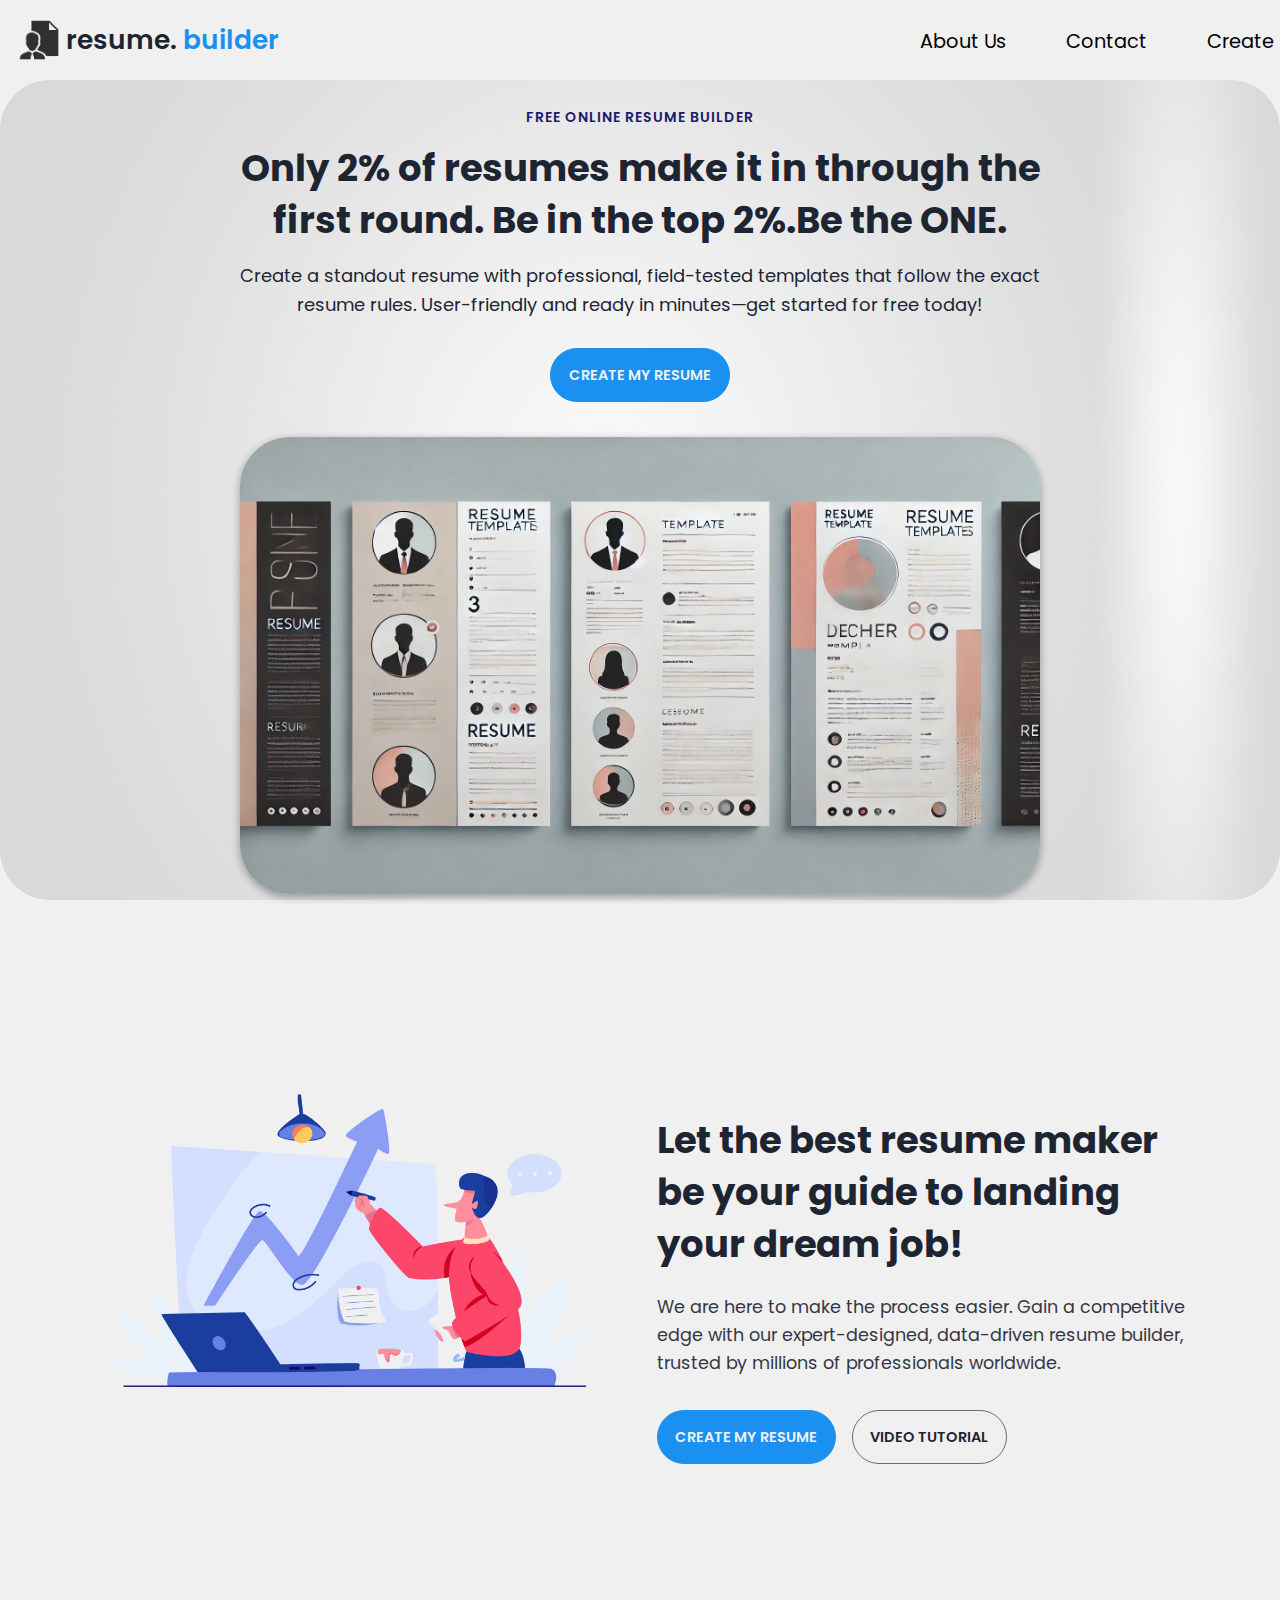
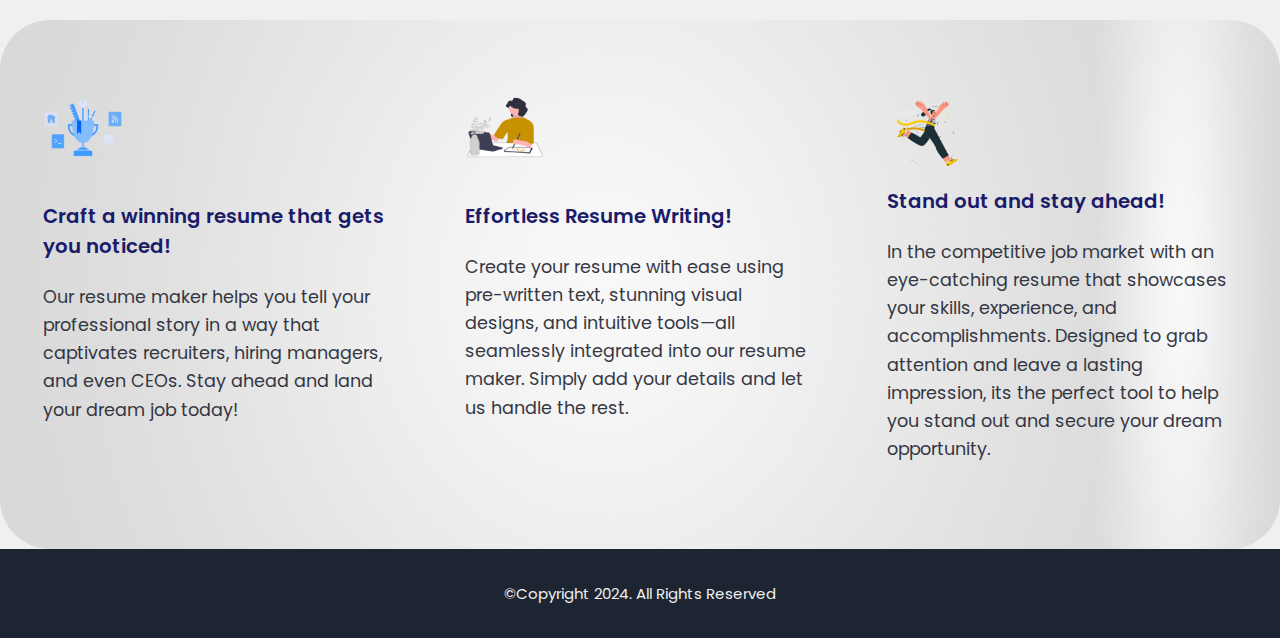
==== index.html @ 4a8fbc6c "Initial commit" ====
<!DOCTYPE html>
<html>

<head>
    <meta charset="utf-8">
    <meta http-equiv="X-UA-Compatible" content="IE=edge">
    <title>Resume Builder</title>
    <meta name="description" content="">
    <meta name="viewport" content="width=device-width, initial-scale=1">
    <link rel="stylesheet" href="main.css">
</head>

<body>
    <nav class="navbar bg-white">
        <div class="container">
            <div class="navbar-content">
                <div class="brand-and-toggler">
                    <a href="index.html" class="navbar-brand">
                        <img width="30" height="30" src="images/icons8-resume-101.png" alt="" class="navbar-brand-icon">
                        <span class="navbar-brand-text">resume. <span>builder </span>
                    </a>
                    <!-- <button type="button" class="navbar-toggler-btn"> -->
                    <div class="bars">
                        <ul>
                            <li><a href="about.html">About Us</a></li>
                            <li><a href="contact.html">Contact</a></li>
                            <li><a href="resume.html">Create</a></li>
                        </ul>
                    </div>
                    </button>
                </div>
            </div>
        </div>
    </nav>

    <header class="header bg-bright" id="header">
        <div class="container">
            <div class="header-content text-center">
                <h4 class="text-uppercase text-blue-dark fs-14 fw-6 ls-1"><br>Free online resume builder</h4>
                <h1 class="lg-title">Only 2% of resumes make it in through the first round. Be in the top 2%.Be the ONE.
                </h1>
                <p class="text-dark fs-18">Create a standout resume with professional, field-tested templates that
                    follow the exact resume rules. User-friendly and ready in minutes—get started for free today!</p>
                <a href="resume.html" class="btn btn-primary text-uppercase">create my resume</a>
                <img
                    src="images/DALL·E 2024-12-27 18.31.04 - A clean and professional vector image featuring three different resume templates displayed side by side. Each template has distinct layouts_ one with .webp">
            </div>
        </div>
    </header>

    <div class="section-one">
        <div class="container">
            <div class="section-one-content">
                <div class="section-one-l">
                    <img src="images/businessman_no_background.png">
                </div>
                <div class="section-one-r text-center">
                    <h2 class="lg-title">Let the best resume maker be your guide to landing your dream job!</h2>
                    <p class="text"> We are here to make the process easier. Gain a competitive edge with our
                        expert-designed, data-driven resume builder, trusted by millions of professionals worldwide.</p>
                    <div class="btn-group">
                        <a href="resume.html" class="btn btn-primary text-uppercase">create my resume</a>
                        <a href="https://www.youtube.com/watch?v=Tt08KmFfIYQ&ab_channel=JeffSu"
                            class="btn btn-secondary text-uppercase">video tutorial</a>
                    </div>
                </div>
            </div>
        </div>
    </div>

    <div class="section-two bg-bright">
        <div class="container">
            <div class="section-two-content">
                <div class="section-items">
                    <div class="section-item">
                        <div class="section-item-icon">
                            <img height="65px" width="80px"
                                src="images/kisspng-logo-brand-human-behavior-public-relations-amazon-alexa-5b5316ed1e1384.8682973815321720131232.png"
                                alt="">
                        </div>
                        <h5 class="section-item-title"><br>Craft a winning resume that gets you noticed! </h5>
                        <p class="text">Our resume maker helps you tell your professional story in a way that captivates
                            recruiters, hiring managers, and even CEOs. Stay ahead and land your dream job today!</p>
                    </div>

                    <div class="section-item">
                        <div class="section-item-icon">
                            <img src="images/transparent-woman-working-at-desk-laptop-vase-of-flowers-penci-woman-working-at-desk-with-laptop-and-flowers654de77fcf7500.0718102516996043518498.png"
                                alt="">
                        </div>
                        <h5 class="section-item-title"><br>Effortless Resume Writing!</h5>
                        <p class="text">
                            Create your resume with ease using pre-written text, stunning visual designs, and intuitive
                            tools—all seamlessly integrated into our resume maker. Simply add your details and let us
                            handle the rest.</p>
                    </div>

                    <div class="section-item">
                        <div class="section-item-icon">
                            <img src="images/rb_7024.png" alt="">
                        </div>
                        <h5 class="section-item-title">Stand out and stay ahead!</h5>
                        <p class="text"> In the competitive job market with an eye-catching resume that showcases your
                            skills, experience, and accomplishments. Designed to grab attention and leave a lasting
                            impression, its the perfect tool to help you stand out and secure your dream opportunity.
                        </p>
                    </div>
                </div>
            </div>
        </div>
    </div>

    <footer class="footer bg-dark">
        <div class="container">
            <div class="footer-content text-center">
                <p class="fs-15">&copy;Copyright 2024. All Rights Reserved</p>
            </div>
        </div>
    </footer>

</body>

</html>
---- main.css ----
@import url('https://fonts.googleapis.com/css2?family=Manrope:wght@200;300;400;500;600;700;800&family=Poppins:ital,wght@0,100;0,200;0,300;0,400;0,500;0,600;0,700;0,800;0,900;1,100;1,200;1,300;1,400;1,500;1,600;1,700;1,800;1,900&display=swap');

:root{
    --clr-blue: #1A91F0;
    --clr-blue-mid: #1A91F0;
    --clr-blue-dark: #1A1C6A;
    --clr-white: #f0f0f0;
    --clr-bright: #dbdbdb;
    --clr-dark: #1e2532;
    --clr-black: #000;
    --clr-grey: #656e83;
    --clr-green: #1985de;
    --font-poppins: 'Poppins', sans-serif;
    --font-manrope: 'Manrope', sans-serif;;
    --transition: all 500ms ease-in-out;
}

*{
    padding: 0;
    margin: 0;
    box-sizing: border-box;
}

html{
    font-size: 11px;
}

body{
    font-size: 1.6rem;
    font-family: var(--font-poppins);
    background-color: #f0f0f0;
}

button{
    border: none;
    background-color: transparent;
    outline: 0;
    cursor: pointer;
    font-family: inherit;
}

img{
    width: 100%;
    display: block;
}

a{
    text-decoration: none;
}

/* fonts */
.font-poppins{font-family: var(--font-poppins);}
.font-manrope{font-family: var(--font-manrope);}

/* text colors */
.text-blue{color: var(--clr-blue);}
.text-blue-mid{color: var(--clr-blue-mid);}
.text-blue-dark{color: var(--clr-blue-dark);}
.text-bright{color: var(--clr-bright);}
.text-dark{color: var(--clr-dark);}
.text-grey{color: var(--clr-grey);}
.text-white{color: var(--clr-white);}

/* backgrounds */
.bg-blue{background-color: var(--clr-blue);}
.bg-blue-mid{background-color: var(--clr-blue-mid);}
.bg-blue-dark{background-color: var(--clr-blue-dark);}
/* .bg-bright{background-color: var(--clr-bright);} */
.bg-dark{background-color: var(--clr-dark);}
.bg-grey{background-color: var(--clr-grey);}
.bg-white{background-color: var(--clr-white);}
.bg-black{background-color: var(--clr-black);}
.bg-green{background-color: var(--clr-green);}

.text-center{ text-align: center;}
.text-left{text-align: left;}
.text-right{text-align: right;}
.text-uppercase{text-transform: uppercase;}
.text-lowercase{text-transform: lowercase;}
.text-capitalize{text-transform: capitalize;}
.text{
    color: var(--clr-dark);
    opacity: 0.9;
    margin: 2rem 0;
    line-height: 1.6;
    transition: transform 0.5s ease, box-shadow 0.5s ease;
}

.text:hover{
    transform: translateY(-8px);
    /* box-shadow: 0 9px 15px rgba(53, 53, 53, 0.15); */
}

.fw-2{font-weight: 200;}
.fw-3{font-weight: 300;}
.fw-4{font-weight: 400;}
.fw-5{font-weight: 500;}
.fw-6{font-weight: 600;}
.fw-7{font-weight: 700;}
.fw-8{font-weight: 800;}

.fs-13{font-size: 13px;}
.fs-14{font-size: 14px;}
.fs-15{font-size: 15px;}
.fs-16{font-size: 16px;}
.fs-17{font-size: 17px;}
.fs-18{font-size: 18px;}
.fs-19{font-size: 19px;}
.fs-20{font-size: 20px;}
.fs-21{font-size: 21px;}
.fs-22{font-size: 22px;}
.fs-23{font-size: 23px;}
.fs-24{font-size: 24px;}
.fs-25{font-size: 25px;}

.ls-1{letter-spacing: 1px;}
.ls-2{letter-spacing: 2px;}

.container{
    max-width: 1400px;
    margin: 0 auto;
    padding: 0 1.6rem;
}

/* bars button ///////////////////////////////////*/
 
.bars ul{
    list-style:none;
    display: flex;
    /* flex-direction: column; */
    justify-content: flex-end;
    align-items: center;
    height: 16.5px;
    width: 110%;
}

.bars li{
    border-radius: 50px;
    font-size: 110%;
    height: 80.5px;
    padding:27px 30px;
    /* color: #bd2929; */
    transition: transform 0.5s ease, box-shadow 0.5s ease;
}

.bars li:hover{
    transform: translateY(5px);
    /* box-shadow: 0 9px 15px rgba(53, 53, 53, 0.15); */
}

.bars li a{
color: black;
}

.bars li:hover{
    background-color: #e4e4e4;
}
/* .bars .bar{
    width: 100%;
    height: 2px;
    background-color: var(--clr-blue);
    transition: var(--transition);
} */

/* .bars:hover .bar{
    background-color: var(--clr-dark);
} */

/* buttons */
.btn{
    font-size: 14.5px;
    font-weight: 600;
    padding: 1.4rem 1.6rem;
    border-radius: 50px;
    display: inline-block;
}

.btn-primary{
    background-color: var(--clr-blue);
    color: var(--clr-white);
    border: 1px solid var(--clr-blue);
    transition: var(--transition);
}

.btn-primary:hover{
    background-color: transparent;
    color: var(--clr-dark);
    border-color: var(--clr-grey);
}

.btn-secondary{
    background-color: transparent;
    color: var(--clr-dark);
    border: 1px solid var(--clr-grey);
    transition: var(--transition);
}

.btn-secondary:hover{
    background-color: var(--clr-blue);
    color: var(--clr-white);
    border-color: var(--clr-blue);
}

.btn-group button:first-child, .btn-group a:first-child{
    margin-right: 1rem!important;
}

/* navbar part */
.navbar{
    height: 80px;
    padding: 0px;
    margin: 0px;
    display: flex;
    align-items:center;
    /* box-shadow: rgba(28, 19, 19, 0.08) 0px 3px 8px; */
}

.navbar .container{
    width: 100%;
}

.navbar-brand{
    display: flex;
    align-items: center;
    justify-content: flex-start;
    font-size: 2.4rem;
}
.navbar-brand-text{
    color: var(--clr-dark);
    font-weight: 600;
}
.navbar-brand-text span{
    color: var(--clr-blue);
}
.navbar-brand-icon{
    width: 42px;
    height:42px;
    margin-right: 6px;
    opacity: 0.8;
}
.brand-and-toggler{
    display: flex;
    align-items: center;
    justify-content: space-between;
}
.header{
    min-height: calc(100vh - 80px);
    display: flex;
    flex-direction: column;
    align-items: center;
    justify-content: center;
    border-radius: 50px;
    background-image: url('images/abstract-luxury-blur-grey-color-gradient-used-as-background-studio-wall-display-your-products.jpg');
    background-position: center;
    background-repeat: no-repeat;
    background-size: cover;
}
.header-content{
    max-width: 800px;
    margin-right: auto;
    margin-left: auto;
}
.header-content img{
    max-width: 800px;
    border-top-right-radius: 50px;
    border-top-left-radius: 50px;
    border-bottom-right-radius: 50px;
    border-bottom-left-radius: 50px;
    margin-top: 3.2rem;
    box-shadow: rgba(30, 24, 24, 0.38) 0px 3px 8px;
    transition: transform 0.5s ease, box-shadow 0.5s ease;
}

.header-content img:hover{
    transform: translateY(-8px);
    box-shadow: 0 9px 15px rgba(0, 0, 0, 0.15);
}

.lg-title{
    margin: 1.4rem 0;
    font-size: 37px;
    line-height: 1.4;
    color: var(--clr-dark);
    border-radius: 30px;
    transition: transform 0.5s ease, box-shadow 0.5s ease;
}

.lg-title:hover{
    transform: translateY(-8px);
    /* box-shadow: 0 9px 15px rgba(53, 53, 53, 0.15); */
}

.header-content p{
    margin-bottom: 2.6rem;
    line-height: 1.6;
    transition: transform 0.5s ease, box-shadow 0.5s ease;
}

.header-content p:hover{
    transform: translateY(-8px);
    /* box-shadow: 0 9px 15px rgba(53, 53, 53, 0.15); */
}



/* section one */
.section-one{
    padding: 64px 0;
    min-height: 80vh;
    display: flex;
    align-items: center;
    background-color: var(--clr-white);
    /* border-radius:50px; */

}
.section-one-l img{
    max-width: 545px;
    margin-right: auto;
    margin-left: auto;
    border-radius:50px;
    transition: transform 0.5s ease, box-shadow 0.5s ease;
}

.section-one-l img:hover{
    transform: translateY(-8px);
    /* box-shadow: 0 9px 15px rgba(0, 0, 0, 0.15); */
}

.section-one-r{
    margin-top: 4rem;
}

.section-one .btn-group{
    margin-top: 2rem;
}
.section-one-r{
    max-width: 545px;
    margin-right: auto;
    margin-left: auto;
}
.section-one-r .btn-group{
    margin-top: 3rem;
}

/* section two */
.section-two{
    padding: 64px 0;
    border-radius: 50px;
    background-image: url('images/abstract-luxury-blur-grey-color-gradient-used-as-background-studio-wall-display-your-products.jpg');
    background-position: center;
    background-repeat: no-repeat;
    background-size: cover;
}
.section-two .section-items{
    display: grid;
    gap: 2rem;
}

.section-two .section-item{
    max-width: 350px;
    text-align: center;
    margin-right: auto;
    margin-left: auto;
}
.section-two .section-item-icon{
    margin: 1rem 0;
}
.section-two .section-item-icon img{
    width: 80px;
    margin-right: auto;
    margin-left: auto;
    transition: transform 0.5s ease, box-shadow 0.5s ease;
}

.section-two .section-item-icon img:hover{
    transform: translateY(-8px);
    /* box-shadow: 0 9px 15px rgba(53, 53, 53, 0.15); */
}

.section-two .section-item-title{
    color: var(--clr-blue-dark);
    font-size: 1.8rem;
    font-weight: 600;
    /* transition: transform 0.5s ease, box-shadow 0.5s ease; */
}

/* .section-two .section-item-title:hover{
    transform: translateY(-8px);
    /* box-shadow: 0 9px 15px rgba(53, 53, 53, 0.15); */
*/

.section-two .text{
    margin: 0.9rem 0;
}

/* footer */
.footer{
    padding: 3rem 0;
}
.footer-content p{
    color: var(--clr-white);
}
.footer-content p span{
    color: var(--clr-white);
}

/* media queries */
@media screen and (min-width: 768px){
    .section-two .section-items{
        grid-template-columns: repeat(2, 1fr);
    }
}

@media screen and (min-width: 992px){
    .section-one-content{
        display: grid;
        grid-template-columns: repeat(2, 1fr);
        column-gap: 3rem;
    }
    .section-one-r{
        text-align: left;
    }
    .section-two .section-items{
        grid-template-columns: repeat(3, 1fr);
    }
    .section-two .section-item{
        text-align: left;
    }
    .section-two .section-item-icon img{
        margin-left: 0;
    }
}




/* resume page */


.container1{
  display:flex;
  justify-content: center;

}

#about-sc{
    padding: 64px 0;
}

.cv-form-row-title{
    background-color:rgb(46, 46, 46);
    padding: 0.8rem 1.6rem;
    margin-bottom: 2rem;
    border-radius: 45px;
}

.cv-form-row-title h3{
    color: var(--clr-white);
    font-weight: 500;
    text-transform: uppercase;
    letter-spacing: 1.5px;
    font-size: 1.7rem;
}
.cv-form-blk{
    margin: 3rem 0;
}
.cv-form-row{
    padding: 3rem 2rem 0 2rem;
    border: 1px solid rgba(0, 0, 0, 0.08);
    margin-bottom: 1rem;
    position: relative;
}
textarea{
    resize: none;
}
.form-elem{
    margin-bottom: 3rem;
    position: relative;
}
.form-label{
    display: block;
    font-weight: 600;
    font-size: 14px;
    color: var(--clr-dark);
    margin-bottom: 0.5rem;
}
.form-control{
    border-radius: none;
    border: 1px solid rgba(0, 0, 0, 0.1);
    font-size: 14px;
    padding: 0.8rem 1.6rem;
    font-family: inherit;
    width: 100%;
    outline: 0;
    transition: var(--transition);
}

.form-control:focus{
    border-color: rgba(0, 0, 0, 0.3);
}
.form-text{
    color: #ca0b00;
    font-size: 12px;
    position: absolute;
    letter-spacing: 0.5px;
    top: calc(100% + 2px);
    left: 0;
    width: 100%;
}
.cols-3, .cols-2{
    display: grid;
}
.repeater-add-btn{
    width: 25px;
    height: 25px;
    background-color: var(--clr-blue-mid);
    font-size: 1.6rem;
    color: var(--clr-white);
    margin: 1rem 0;
}
.repeater-remove-btn{
    position: absolute;
    top: 10px;
    right: 10px;
    z-index: 999;
    width: 25px;
    height: 25px;
    border-radius: 50%;
    background-color: #ca0b00;
    color: var(--clr-white);
    font-size: 1.6rem;
}

/* preview section */
.preview-cnt{
    border-radius: 5px;
    display: grid;
    grid-template-columns: 32% auto;
    box-shadow: rgba(149, 157, 165, 0.2) 0px 8px 24px;
    overflow: hidden;
}

.preview-cnt-l{
    padding: 3rem 3rem 2rem 3rem;
}
.preview-cnt-r{
    padding: 3rem 3rem 3rem 4rem;
}
.preview-cnt-l .preview-blk:nth-child(1){
    text-align: center;
}
.preview-image{
    width: 120px;
    height: 120px;
    border-radius: 50%;
    overflow: hidden;
    margin-right: auto;
    margin-left: auto;
}
.preview-image img{
    width: 100%;
    height: 100%;
    object-fit: cover;
}
.preview-item-name{
    font-size: 2.4rem;
    font-weight: 600;
    margin: 1.8rem 0;
    position: relative;
}
.preview-item-name::after{
    position: absolute;
    content: "";
    bottom: -10px;
    width: 50px;
    height: 1.5px;
    background-color: rgba(255, 255, 255, 0.5);
    left: 50%;
    transform: translateX(-50%);
}
.preview-blk{
    padding: 1rem 0;
    margin-bottom: 1rem;
}
.preview-blk-title h3{
    text-transform: uppercase;
    letter-spacing: 0.5px;
    border-bottom: 0.5px solid rgba(0, 0, 0, 0.08);
    padding-bottom: 0.5rem;
}
.preview-blk-title{
    margin-bottom: 1rem;
}
.preview-blk-list .preview-item{
    font-size: 1.5rem;
    margin-bottom: 0.2rem;
    opacity: 0.95;
}
.preview-cnt-r .preview-blk-title{
    color: var(--clr-dark);
}
.preview-cnt-r .preview-blk-list .preview-item{
    margin-top: 1.8rem;
}

.achievements-items.preview-blk-list .preview-item span:first-child,
.educations-items.preview-blk-list .preview-item span:first-child,
.experiences-items.preview-blk-list .preview-item span:first-child{
    display: block;
    font-weight: 600;
    margin-bottom: 1rem;
    background-color: rgba(0, 0, 0, 0.03);
}

.educations-items.preview-blk-list .preview-item span:nth-child(2),
.experiences-items.preview-blk-list .preview-item span:nth-child(2){
    font-weight: 600;
    margin-right: 1rem;
}

.educations-items.preview-blk-list .preview-item span:nth-child(3),
.experiences-items.preview-blk-list .preview-item span:nth-child(3){
    font-style: italic;
    margin-right: 1rem;
}

.educations-items.preview-blk-list .preview-item span:nth-child(4),
.educations-items.preview-blk-list .preview-item span:nth-child(5),
.experiences-items.preview-blk-list .preview-item span:nth-child(4),
.experiences-items.preview-blk-list .preview-item span:nth-child(5){
    margin-right: 1rem;
    background-color: var(--clr-green);
    color: var(--clr-white);
    padding: 0 1rem;
    border-radius: 0.6rem;
}

.educations-items.preview-blk-list .preview-item span:nth-child(6),
.experiences-items.preview-blk-list .preview-item span:nth-child(6){
    font-size: 13.5px;
    display: block;
    opacity: 0.8;
    margin-top: 1rem;
}
.projects-items.preview-blk-list .preview-item span{
    display: block;
}

@media screen and (min-width: 768px){
    .cols-3{
        grid-template-columns: repeat(3, 1fr);
        column-gap: 2rem;
    }
    .cols-2{
        grid-template-columns: repeat(2, 1fr);
        column-gap: 2rem;
    }
}

@media screen and (min-width: 992px){
    .cv-form-row{
        padding: 3rem 3rem 0rem 3rem;
    }
    .cols-3{
        grid-template-columns: repeat(3, 1fr);
    }
}

.print-btn-sc{
    margin: 2rem 0 6rem 0;
}

/* print section */
@media print{
    body *{
        visibility: hidden;
    }

    .non_print_area{
        display: none;
    }

    .print_area, .print_area *{
        visibility: visible;
    }

    .print_area{
        width: 100%;
        position: absolute;
        left: 0;
        top: 0;
        overflow: hidden;
    }
}
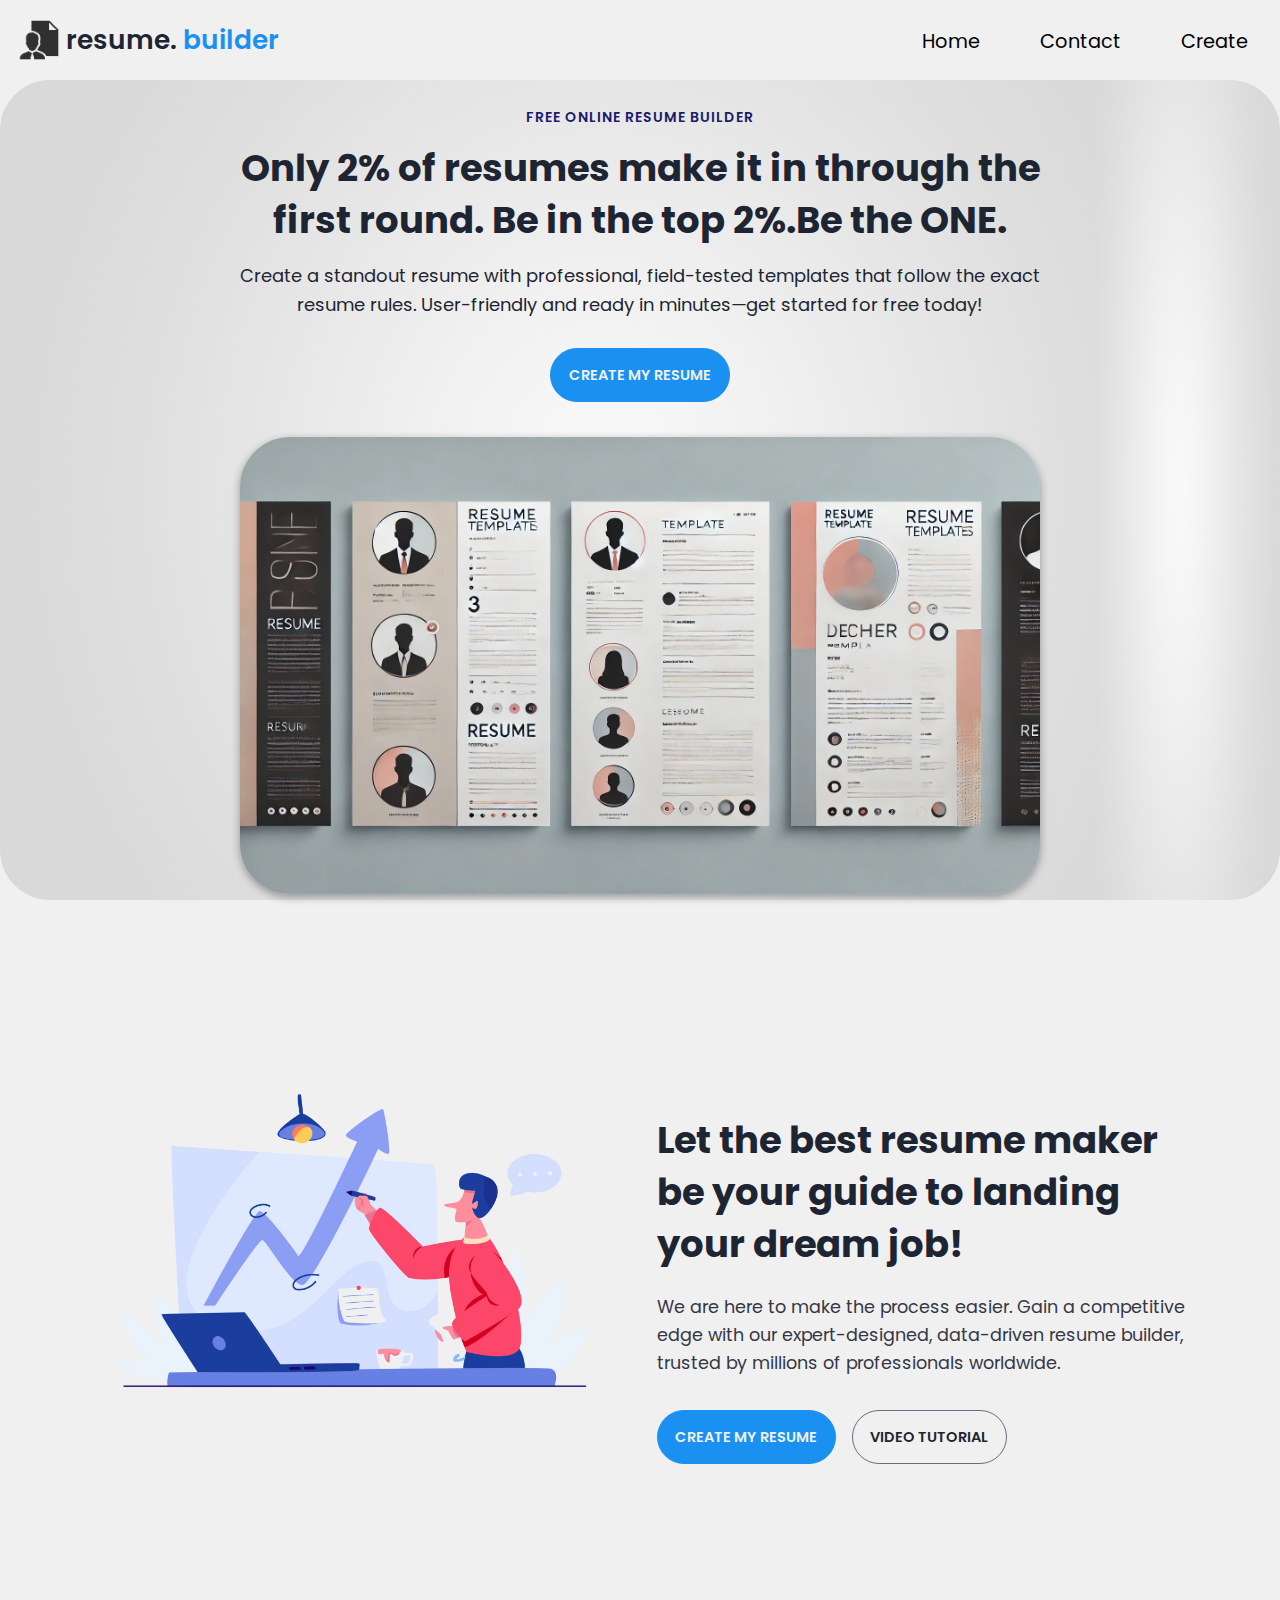
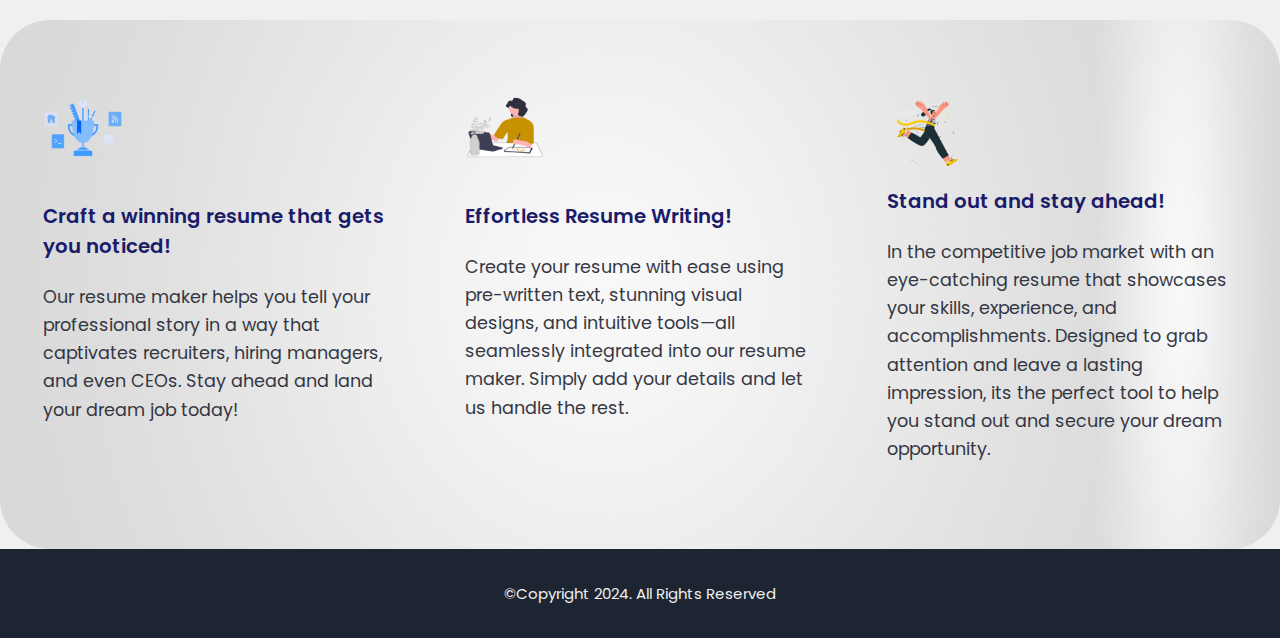
==== commit d8d15c17: "new commit" ====
--- a/index.html
+++ b/index.html
@@ -22,7 +22,24 @@
                     <!-- <button type="button" class="navbar-toggler-btn"> -->
                     <div class="bars">
                         <ul>
-                            <li><a href="about.html">About Us</a></li>
+                            <li class="hideonmobile"><a href="index.html">Home</a></li>
+                            <li class="hideonmobile"><a href="contact.html">Contact</a></li>
+                            <li class="hideonmobile"><a href="resume.html">Create</a></li>
+                            <li onclick=showSidebars()><a href="#"><svg xmlns="http://www.w3.org/2000/svg"
+                                height="40px" viewBox="0 -960 960 960" width="40px" fill="#000000">
+                                <path
+                                    d="M120-240v-80h720v80H120Zm0-200v-80h720v80H120Zm0-200v-80h720v80H120Z" />
+                            </svg></a></li>
+                        </ul>
+                    </div>
+                    <div>
+                        <ul class="sidebars">
+                            <li onclick=hideSidebars()><a href="#"><svg xmlns="http://www.w3.org/2000/svg"
+                                        height="40px" viewBox="0 -960 960 960" width="40px" fill="#000000">
+                                        <path
+                                            d="m256-200-56-56 224-224-224-224 56-56 224 224 224-224 56 56-224 224 224 224-56 56-224-224-224 224Z" />
+                                    </svg></a></li>
+                            <li><a href="index.html">Home</a></li>
                             <li><a href="contact.html">Contact</a></li>
                             <li><a href="resume.html">Create</a></li>
                         </ul>
@@ -117,7 +134,7 @@
             </div>
         </div>
     </footer>
-
+    <script src="script.js"></script>
 </body>
 
 </html>--- a/main.css
+++ b/main.css
@@ -121,9 +121,61 @@
     margin: 0 auto;
     padding: 0 1.6rem;
 }
+/* sidebar */
+
+.sidebars {
+    position: fixed;
+    top: 0;
+    right: 0;
+    height: 100vh;
+    width: 150px;
+    z-index: 999;
+    background-color: #f0f0f0;
+    box-shadow: -10px 0 10px rgba(0, 0, 0, 0.1);
+    display: none;
+    flex-direction: column;
+    align-items: flex-start;
+    justify-content: flex-start;
+
+}
+
+.sidebars li {
+    width: 100%;
+    transition: transform 0.5s ease, box-shadow 0.5s ease;
+}
+
+
+.sidebars li:hover {
+    transform: translateY(5px);
+    background-color: #dbdbdb;
+}
+li a {
+    color: black;
+}
+
+ul {
+    list-style: none;
+    /* display: flex;
+    flex-direction: column;
+    justify-content: flex-end;
+    align-items: center;
+    height: 16.5px;
+    width: 110%; */
+}
+
+li {
+    border-radius: 20px;
+    font-size: 110%;
+    height: 80.5px;
+    padding: 27px 30px;
+
+    /* color: #bd2929; */
+    /* transition: transform 0.5s ease, box-shadow 0.5s ease; */
+}
 
 /* bars button ///////////////////////////////////*/
  
+
 .bars ul{
     list-style:none;
     display: flex;
@@ -131,7 +183,7 @@
     justify-content: flex-end;
     align-items: center;
     height: 16.5px;
-    width: 110%;
+    width: 175%;
 }
 
 .bars li{
@@ -429,6 +481,16 @@
     .section-two .section-item-icon img{
         margin-left: 0;
     }
+    
+}
+@media(max-width: 800px){
+    .hideonmobile{
+        display: none;
+    }
+    .bars ul{
+        width:100px;
+        margin-right: -65px;
+    }
 }
 
 
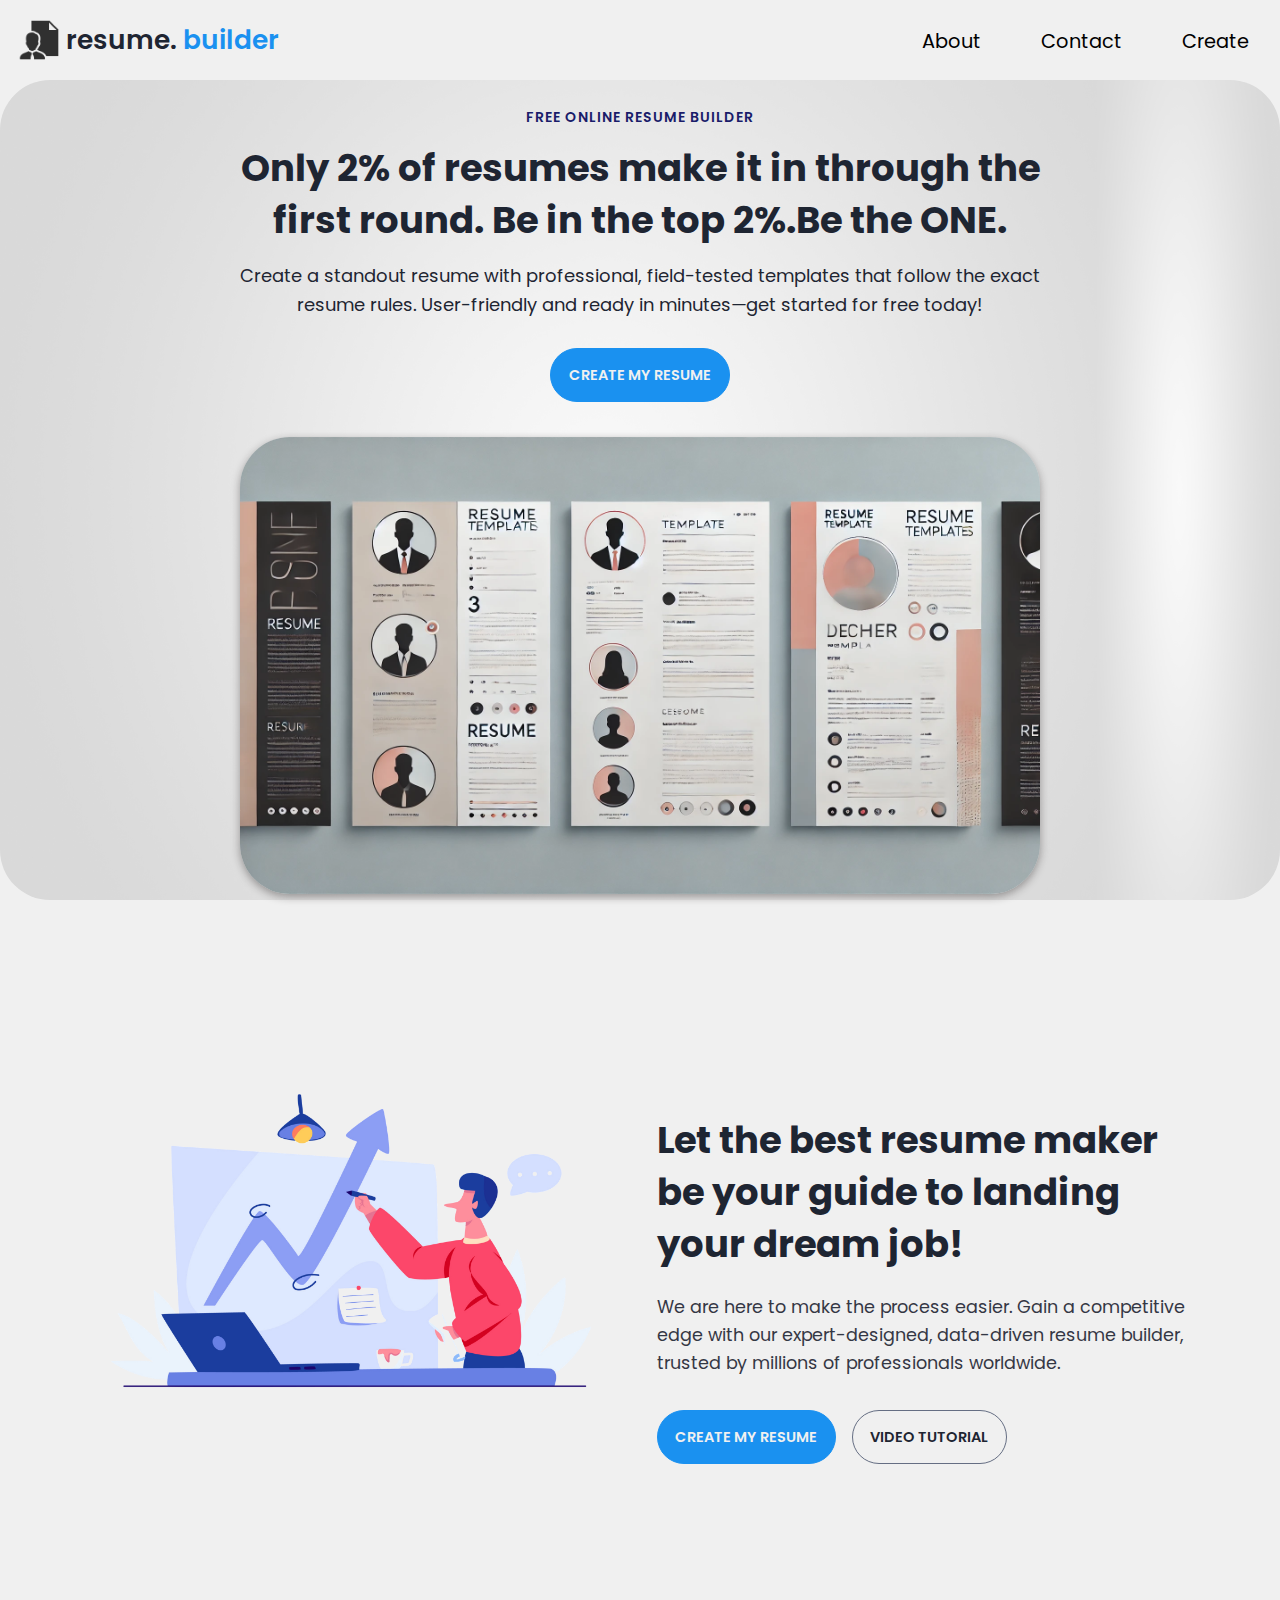
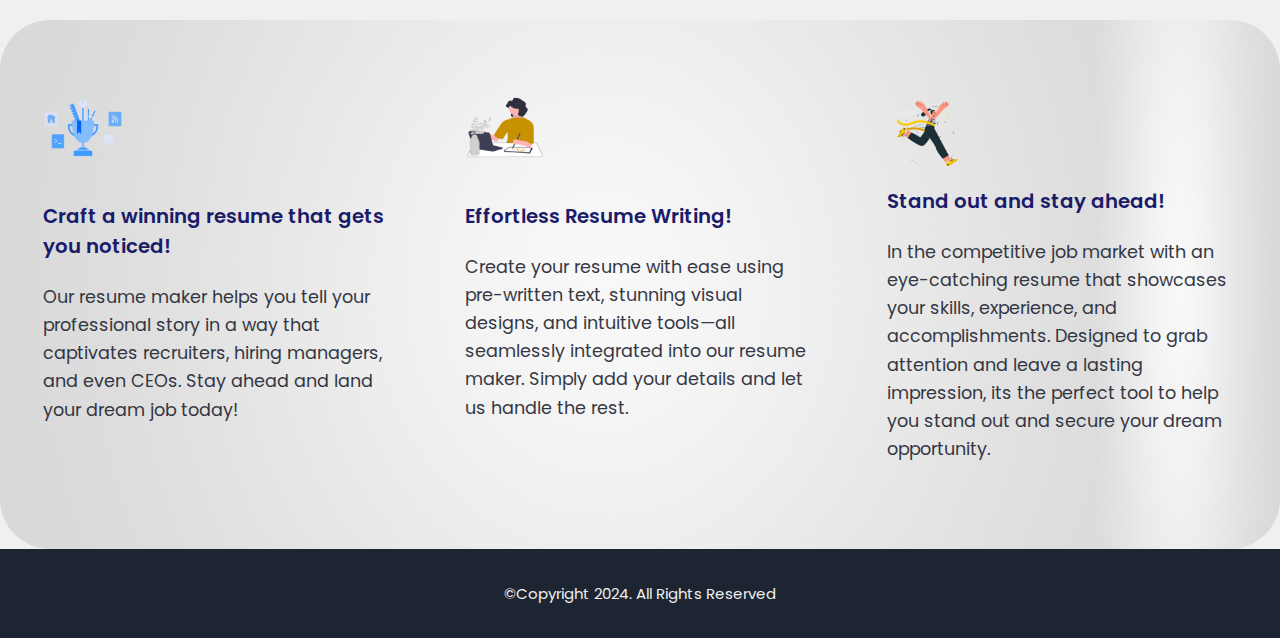
==== commit 7099e383: "New commit" ====
--- a/index.html
+++ b/index.html
@@ -22,7 +22,7 @@
                     <!-- <button type="button" class="navbar-toggler-btn"> -->
                     <div class="bars">
                         <ul>
-                            <li class="hideonmobile"><a href="index.html">Home</a></li>
+                            <li class="hideonmobile"><a href="about.html">About</a></li>
                             <li class="hideonmobile"><a href="contact.html">Contact</a></li>
                             <li class="hideonmobile"><a href="resume.html">Create</a></li>
                             <li onclick=showSidebars()><a href="#"><svg xmlns="http://www.w3.org/2000/svg"
@@ -39,7 +39,7 @@
                                         <path
                                             d="m256-200-56-56 224-224-224-224 56-56 224 224 224-224 56 56-224 224 224 224-56 56-224-224-224 224Z" />
                                     </svg></a></li>
-                            <li><a href="index.html">Home</a></li>
+                            <li><a href="about.html">About</a></li>
                             <li><a href="contact.html">Contact</a></li>
                             <li><a href="resume.html">Create</a></li>
                         </ul>
